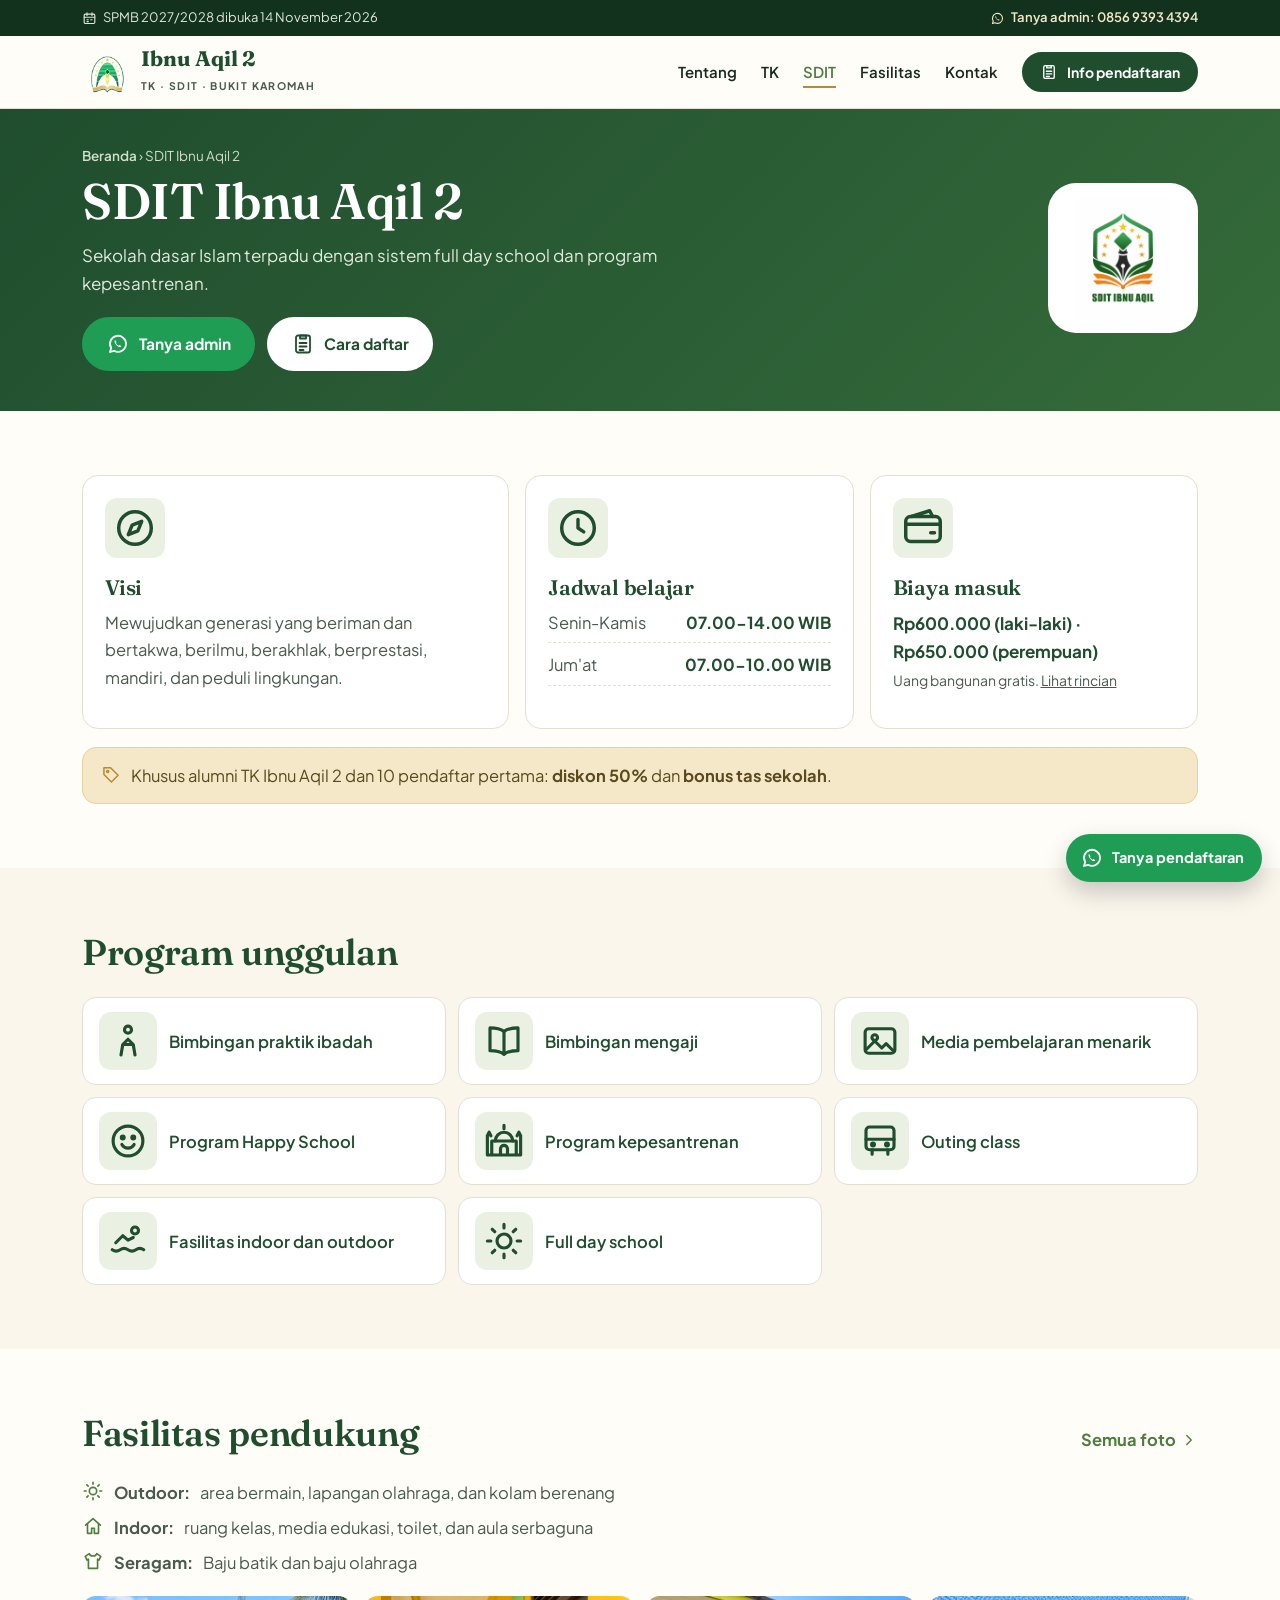
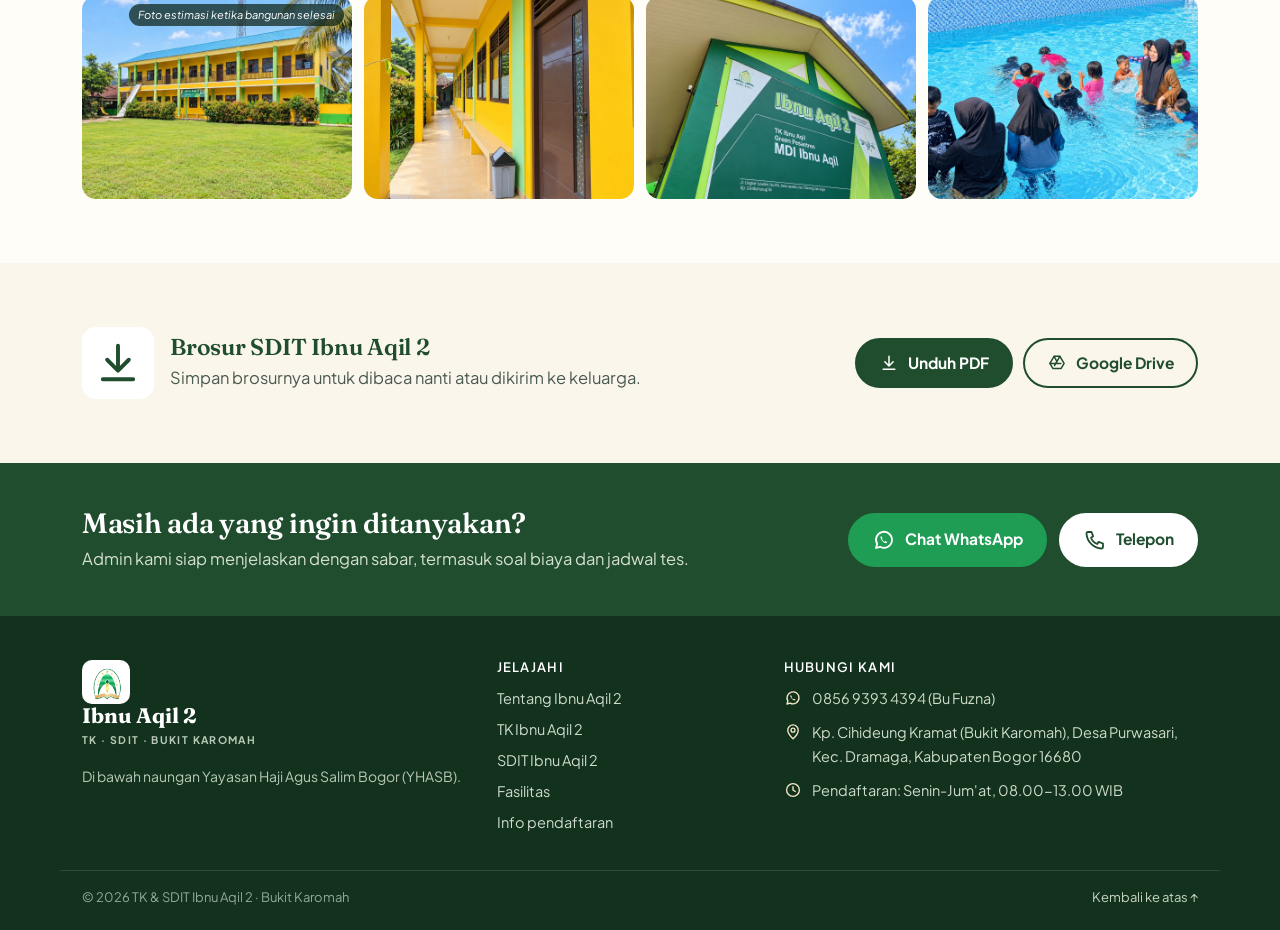
==== sdit.html @ 4873b131 "Susun ulang jadi multi-halaman, ikon, lightbox, brosur PDF dan Drive Co-Authored-By: Claude Opus 5.5" ====
<!DOCTYPE html>
<html lang="id">
<head>
<meta charset="utf-8">
<meta name="viewport" content="width=device-width, initial-scale=1">
<title>SDIT Ibnu Aqil 2 · Bukit Karomah, Dramaga, Bogor</title>
<meta name="description" content="SDIT Ibnu Aqil 2: Sekolah dasar Islam terpadu dengan sistem full day school dan program kepesantrenan.">
<meta name="theme-color" content="#1f4d2e">
<link rel="canonical" href="https://tk-sd.ibnuaqileducationcenter.id/sdit.html">
<meta property="og:type" content="website">
<meta property="og:url" content="https://tk-sd.ibnuaqileducationcenter.id/sdit.html">
<meta property="og:title" content="SDIT Ibnu Aqil 2 · Bukit Karomah, Dramaga, Bogor">
<meta property="og:description" content="SDIT Ibnu Aqil 2: Sekolah dasar Islam terpadu dengan sistem full day school dan program kepesantrenan.">
<meta property="og:image" content="https://tk-sd.ibnuaqileducationcenter.id/assets/foto/04-halaman-sekolah.jpg">
<link rel="icon" type="image/png" href="assets/img/favicon.png">
<link rel="preconnect" href="https://fonts.googleapis.com">
<link rel="preconnect" href="https://fonts.gstatic.com" crossorigin>
<link href="https://fonts.googleapis.com/css2?family=Fraunces:ital,opsz,wght@0,9..144,500;0,9..144,600;1,9..144,500&family=Plus+Jakarta+Sans:wght@400;500;600;700&family=Amiri:wght@400;700&display=swap" rel="stylesheet">
<link rel="stylesheet" href="assets/css/style.css">
<script src="assets/js/main.js" defer></script>
</head>
<body>
<a class="skip-link" href="#utama">Lewati ke konten</a>
<div class="topline"><div class="container"><span><svg class="ic" viewBox="0 0 24 24" width="15" height="15" fill="none" stroke="currentColor" stroke-width="1.8" stroke-linecap="round" stroke-linejoin="round" aria-hidden="true"><rect x="3.5" y="5" width="17" height="15" rx="2"/><path d="M3.5 10h17M8 3v4M16 3v4M8 14h2M14 14h2M8 17h2"/></svg> SPMB 2027/2028 dibuka 14 November 2026</span><a href="https://wa.me/6285693934394?text=Assalamu%27alaikum%2C%20saya%20ingin%20bertanya%20tentang%20pendaftaran%20di%20TK/SDIT%20Ibnu%20Aqil%202." target="_blank" rel="noopener"><svg class="ic" viewBox="0 0 24 24" width="15" height="15" fill="none" stroke="currentColor" stroke-width="1.8" stroke-linecap="round" stroke-linejoin="round" aria-hidden="true"><path d="M20 11.8a8 8 0 0 1-11.9 7L4 20l1.2-4A8 8 0 1 1 20 11.8Z"/><path d="M8.6 8.4c-.6 1.8 1.8 5.6 4.7 6.7 1.1.4 2-.8 2-1.1l-2-1-.7.7c-1.2-.7-2.2-1.6-2.7-2.7l.6-.7-1-2Z" fill="currentColor" stroke="none"/></svg> Tanya admin: 0856 9393 4394</a></div></div>
<header class="site-header">
  <div class="container header-inner">
    <a class="brand" href="index.html" aria-label="Ibnu Aqil 2, beranda">
      <img src="assets/img/logo-yhasb.png" alt="Logo Yayasan Haji Agus Salim Bogor" width="48" height="43">
      <span class="brand-text"><strong>Ibnu Aqil 2</strong><small>TK · SDIT · Bukit Karomah</small></span>
    </a>
    <button class="menu-toggle" aria-expanded="false" aria-controls="nav-utama" aria-label="Buka menu"><span></span><span></span><span></span></button>
    <nav class="primary-nav" id="nav-utama" aria-label="Navigasi utama">
      <a href="tentang.html">Tentang</a><a href="tk.html">TK</a><a href="sdit.html" aria-current="page">SDIT</a><a href="fasilitas.html">Fasilitas</a><a href="kontak.html">Kontak</a>
      <a class="btn btn-small" href="pendaftaran.html"><svg class="ic" viewBox="0 0 24 24" width="18" height="18" fill="none" stroke="currentColor" stroke-width="1.8" stroke-linecap="round" stroke-linejoin="round" aria-hidden="true"><rect x="5" y="3.5" width="14" height="17" rx="2"/><path d="M9 3.5h6v3H9zM8.5 11h7M8.5 14.5h7M8.5 18h4"/></svg> Info pendaftaran</a>
    </nav>
  </div>
</header>
<main id="utama">

<section class="unit-head unit-head-sd"><div class="container unit-head-inner">
  <div><nav class="crumb" aria-label="Lokasi halaman"><a href="index.html">Beranda</a> <span aria-hidden="true">›</span> <span>SDIT Ibnu Aqil 2</span></nav>
  <h1>SDIT Ibnu Aqil 2</h1><p>Sekolah dasar Islam terpadu dengan sistem full day school dan program kepesantrenan.</p>
  <div class="hero-actions"><a class="btn btn-wa" href="https://wa.me/6285693934394?text=Assalamualaikum%2C%20saya%20ingin%20bertanya%20tentang%20pendaftaran%20di%20SDIT%20Ibnu%20Aqil%202." target="_blank" rel="noopener"><svg class="ic" viewBox="0 0 24 24" width="24" height="24" fill="none" stroke="currentColor" stroke-width="1.8" stroke-linecap="round" stroke-linejoin="round" aria-hidden="true"><path d="M20 11.8a8 8 0 0 1-11.9 7L4 20l1.2-4A8 8 0 1 1 20 11.8Z"/><path d="M8.6 8.4c-.6 1.8 1.8 5.6 4.7 6.7 1.1.4 2-.8 2-1.1l-2-1-.7.7c-1.2-.7-2.2-1.6-2.7-2.7l.6-.7-1-2Z" fill="currentColor" stroke="none"/></svg> Tanya admin</a>
  <a class="btn btn-light" href="pendaftaran.html"><svg class="ic" viewBox="0 0 24 24" width="24" height="24" fill="none" stroke="currentColor" stroke-width="1.8" stroke-linecap="round" stroke-linejoin="round" aria-hidden="true"><rect x="5" y="3.5" width="14" height="17" rx="2"/><path d="M9 3.5h6v3H9zM8.5 11h7M8.5 14.5h7M8.5 18h4"/></svg> Cara daftar</a></div></div>
  <img class="unit-logo" src="assets/img/logo-sdit-ibnu-aqil.jpg" alt="Logo SDIT Ibnu Aqil 2" width="110" height="142">
</div></section>

<section class="section">
  <div class="container unit-grid">
    <div class="card visi"><svg class="ic" viewBox="0 0 24 24" width="30" height="30" fill="none" stroke="currentColor" stroke-width="1.8" stroke-linecap="round" stroke-linejoin="round" aria-hidden="true"><circle cx="12" cy="12" r="8.5"/><path d="m15.5 8.5-2 5-5 2 2-5Z"/></svg><h2>Visi</h2><p>Mewujudkan generasi yang beriman dan bertakwa, berilmu, berakhlak, berprestasi, mandiri, dan peduli lingkungan.</p></div>
    <div class="card"><svg class="ic" viewBox="0 0 24 24" width="30" height="30" fill="none" stroke="currentColor" stroke-width="1.8" stroke-linecap="round" stroke-linejoin="round" aria-hidden="true"><circle cx="12" cy="12" r="8.5"/><path d="M12 7.5V12l3 2"/></svg><h2>Jadwal belajar</h2><dl class="schedule"><div><dt>Senin-Kamis</dt><dd>07.00-14.00 WIB</dd></div><div><dt>Jum'at</dt><dd>07.00-10.00 WIB</dd></div></dl></div>
    <div class="card"><svg class="ic" viewBox="0 0 24 24" width="30" height="30" fill="none" stroke="currentColor" stroke-width="1.8" stroke-linecap="round" stroke-linejoin="round" aria-hidden="true"><rect x="3" y="6" width="18" height="13" rx="2.5"/><path d="M3 10h18M16 14.5h2"/><path d="M6 6 15.5 3 17 6"/></svg><h2>Biaya masuk</h2><p class="big">Rp600.000 (laki-laki) · Rp650.000 (perempuan)</p><p class="small">Uang bangunan gratis. <a href="pendaftaran.html#biaya">Lihat rincian</a></p></div>
  </div>
  <div class="container"><p class="promo"><svg class="ic" viewBox="0 0 24 24" width="20" height="20" fill="none" stroke="currentColor" stroke-width="1.8" stroke-linecap="round" stroke-linejoin="round" aria-hidden="true"><path d="M3.5 12.5V4.5h8l9 9-8 8Z"/><circle cx="8" cy="9" r="1.3"/></svg> <span>Khusus alumni TK Ibnu Aqil 2 dan 10 pendaftar pertama: <b>diskon 50%</b> dan <b>bonus tas sekolah</b>.</span></p></div>
</section>

<section class="section section-soft">
  <div class="container">
    <h2 class="title">Program unggulan</h2>
    <ul class="programs"><li><svg class="ic" viewBox="0 0 24 24" width="26" height="26" fill="none" stroke="currentColor" stroke-width="1.8" stroke-linecap="round" stroke-linejoin="round" aria-hidden="true"><circle cx="12" cy="5.5" r="2"/><path d="M8 20l1-6 3-3 3 3 1 6M9 14h6"/></svg><span>Bimbingan praktik ibadah</span></li><li><svg class="ic" viewBox="0 0 24 24" width="26" height="26" fill="none" stroke="currentColor" stroke-width="1.8" stroke-linecap="round" stroke-linejoin="round" aria-hidden="true"><path d="M12 6.5C10 5 7.5 4.5 4 4.5v13c3.5 0 6 .5 8 2 2-1.5 4.5-2 8-2v-13c-3.5 0-6 .5-8 2Z"/><path d="M12 6.5v13"/></svg><span>Bimbingan mengaji</span></li><li><svg class="ic" viewBox="0 0 24 24" width="26" height="26" fill="none" stroke="currentColor" stroke-width="1.8" stroke-linecap="round" stroke-linejoin="round" aria-hidden="true"><rect x="3.5" y="5" width="17" height="14" rx="2"/><circle cx="9" cy="10" r="1.6"/><path d="m4 17 5-5 4 4 2.5-2.5L20 18"/></svg><span>Media pembelajaran menarik</span></li><li><svg class="ic" viewBox="0 0 24 24" width="26" height="26" fill="none" stroke="currentColor" stroke-width="1.8" stroke-linecap="round" stroke-linejoin="round" aria-hidden="true"><circle cx="12" cy="12" r="8.5"/><path d="M8.5 14a4 4 0 0 0 7 0"/><circle cx="9" cy="10" r=".8" fill="currentColor"/><circle cx="15" cy="10" r=".8" fill="currentColor"/></svg><span>Program Happy School</span></li><li><svg class="ic" viewBox="0 0 24 24" width="26" height="26" fill="none" stroke="currentColor" stroke-width="1.8" stroke-linecap="round" stroke-linejoin="round" aria-hidden="true"><path d="M12 3v2M7 12a5 5 0 0 1 10 0"/><path d="M5 12h14v8H5zM10 20v-3.5a2 2 0 0 1 4 0V20M2.5 20V9M21.5 20V9M2.5 9l1-2 1 2M19.5 9l1-2 1 2M2.5 20h19"/></svg><span>Program kepesantrenan</span></li><li><svg class="ic" viewBox="0 0 24 24" width="26" height="26" fill="none" stroke="currentColor" stroke-width="1.8" stroke-linecap="round" stroke-linejoin="round" aria-hidden="true"><rect x="4" y="4" width="16" height="13" rx="2"/><path d="M4 11h16M7.5 17v2.5M16.5 17v2.5"/><circle cx="8" cy="14" r=".8" fill="currentColor"/><circle cx="16" cy="14" r=".8" fill="currentColor"/></svg><span>Outing class</span></li><li><svg class="ic" viewBox="0 0 24 24" width="26" height="26" fill="none" stroke="currentColor" stroke-width="1.8" stroke-linecap="round" stroke-linejoin="round" aria-hidden="true"><circle cx="16" cy="6" r="2"/><path d="m5 13 4-4 3 2.5 3-1.5M3 17c1.5 1 3 1 4.5 0s3-1 4.5 0 3 1 4.5 0 3-1 4.5 0"/></svg><span>Fasilitas indoor dan outdoor</span></li><li><svg class="ic" viewBox="0 0 24 24" width="26" height="26" fill="none" stroke="currentColor" stroke-width="1.8" stroke-linecap="round" stroke-linejoin="round" aria-hidden="true"><circle cx="12" cy="12" r="4"/><path d="M12 2.5v2M12 19.5v2M2.5 12h2M19.5 12h2M5.3 5.3l1.4 1.4M17.3 17.3l1.4 1.4M5.3 18.7l1.4-1.4M17.3 6.7l1.4-1.4"/></svg><span>Full day school</span></li></ul>
  </div>
</section>

<section class="section">
  <div class="container">
    <div class="head"><h2 class="title">Fasilitas pendukung</h2><a class="more" href="fasilitas.html">Semua foto <svg class="ic" viewBox="0 0 24 24" width="18" height="18" fill="none" stroke="currentColor" stroke-width="1.8" stroke-linecap="round" stroke-linejoin="round" aria-hidden="true"><path d="m9 6 6 6-6 6"/></svg></a></div>
    <div class="facts">
      <p><svg class="ic" viewBox="0 0 24 24" width="22" height="22" fill="none" stroke="currentColor" stroke-width="1.8" stroke-linecap="round" stroke-linejoin="round" aria-hidden="true"><circle cx="12" cy="12" r="4"/><path d="M12 2.5v2M12 19.5v2M2.5 12h2M19.5 12h2M5.3 5.3l1.4 1.4M17.3 17.3l1.4 1.4M5.3 18.7l1.4-1.4M17.3 6.7l1.4-1.4"/></svg> <b>Outdoor:</b> area bermain, lapangan olahraga, dan kolam berenang</p>
      <p><svg class="ic" viewBox="0 0 24 24" width="22" height="22" fill="none" stroke="currentColor" stroke-width="1.8" stroke-linecap="round" stroke-linejoin="round" aria-hidden="true"><path d="m4 11 8-7 8 7"/><path d="M6 9.5V20h4.5v-5.5h3V20H18V9.5"/></svg> <b>Indoor:</b> ruang kelas, media edukasi, toilet, dan aula serbaguna</p>
      <p><svg class="ic" viewBox="0 0 24 24" width="22" height="22" fill="none" stroke="currentColor" stroke-width="1.8" stroke-linecap="round" stroke-linejoin="round" aria-hidden="true"><path d="m8 4-4.5 3 2 4L7 10v10h10V10l1.5 1 2-4L16 4c-.5 1.5-2 2.5-4 2.5S8.5 5.5 8 4Z"/></svg> <b>Seragam:</b> Baju batik dan baju olahraga</p>
    </div>
    <div class="strip strip-4"><figure class="zoom "><img src="assets/foto/05-gedung-tk-dan-sdit.jpg" alt="Gedung TK dan SDIT" width="1600" height="900" loading="lazy" data-zoom data-est="1"><span class="photo-note">Foto estimasi ketika bangunan selesai</span></figure><figure class="zoom "><img src="assets/foto/06-koridor-sekolah.jpg" alt="Koridor sekolah" width="1600" height="900" loading="lazy" data-zoom></figure><figure class="zoom "><img src="assets/foto/09-aula-serbaguna.jpg" alt="Aula serbaguna" width="1600" height="900" loading="lazy" data-zoom></figure><figure class="zoom "><img src="assets/foto/12-kolam-berenang.jpg" alt="Kolam berenang" width="1600" height="900" loading="lazy" data-zoom></figure></div>
  </div>
</section>

<section class="section section-soft">
  <div class="container dl-row">
    <div><svg class="ic" viewBox="0 0 24 24" width="30" height="30" fill="none" stroke="currentColor" stroke-width="1.8" stroke-linecap="round" stroke-linejoin="round" aria-hidden="true"><path d="M12 4v11M7 10.5l5 5 5-5M5 19.5h14"/></svg><div><h2>Brosur SDIT Ibnu Aqil 2</h2><p>Simpan brosurnya untuk dibaca nanti atau dikirim ke keluarga.</p></div></div>
    <div class="dl-actions"><a class="btn" href="assets/brosur/brosur-sdit-ibnu-aqil-2.pdf" download><svg class="ic" viewBox="0 0 24 24" width="20" height="20" fill="none" stroke="currentColor" stroke-width="1.8" stroke-linecap="round" stroke-linejoin="round" aria-hidden="true"><path d="M12 4v11M7 10.5l5 5 5-5M5 19.5h14"/></svg> Unduh PDF</a>
    <a class="btn btn-outline" href="https://drive.google.com/drive/folders/1cqnQtO6H3PEX_ySuPmG6P8R3kqZDfRZ8?usp=drive_link" target="_blank" rel="noopener"><svg class="ic" viewBox="0 0 24 24" width="20" height="20" fill="none" stroke="currentColor" stroke-width="1.8" stroke-linecap="round" stroke-linejoin="round" aria-hidden="true"><path d="M8.5 4h7l5 8.5-3.5 6H7l-3.5-6Z"/><path d="M8.5 4 12 10.5M15.5 4 9 15M3.5 12.5h13"/></svg> Google Drive</a></div>
  </div>
</section>
<section class="cta-band"><div class="container cta-inner">
<div><h2>Masih ada yang ingin ditanyakan?</h2><p>Admin kami siap menjelaskan dengan sabar, termasuk soal biaya dan jadwal tes.</p></div>
<div class="cta-actions"><a class="btn btn-wa" href="https://wa.me/6285693934394?text=Assalamu%27alaikum%2C%20saya%20ingin%20bertanya%20tentang%20pendaftaran%20di%20TK/SDIT%20Ibnu%20Aqil%202." target="_blank" rel="noopener"><svg class="ic" viewBox="0 0 24 24" width="24" height="24" fill="none" stroke="currentColor" stroke-width="1.8" stroke-linecap="round" stroke-linejoin="round" aria-hidden="true"><path d="M20 11.8a8 8 0 0 1-11.9 7L4 20l1.2-4A8 8 0 1 1 20 11.8Z"/><path d="M8.6 8.4c-.6 1.8 1.8 5.6 4.7 6.7 1.1.4 2-.8 2-1.1l-2-1-.7.7c-1.2-.7-2.2-1.6-2.7-2.7l.6-.7-1-2Z" fill="currentColor" stroke="none"/></svg> Chat WhatsApp</a>
<a class="btn btn-light" href="tel:+6285693934394"><svg class="ic" viewBox="0 0 24 24" width="24" height="24" fill="none" stroke="currentColor" stroke-width="1.8" stroke-linecap="round" stroke-linejoin="round" aria-hidden="true"><path d="M5 4h3.5l1.7 4.3-2.2 1.4a11 11 0 0 0 6.3 6.3l1.4-2.2L20 15.5V19a1.5 1.5 0 0 1-1.6 1.5A16 16 0 0 1 3.5 5.6 1.5 1.5 0 0 1 5 4Z"/></svg> Telepon</a></div></div></section>

</main>
<footer class="site-footer">
  <div class="container footer-main">
    <div class="footer-brand">
      <a class="brand brand-light" href="index.html"><img src="assets/img/logo-yhasb.png" alt="Logo Yayasan Haji Agus Salim Bogor" width="48" height="43"><span class="brand-text"><strong>Ibnu Aqil 2</strong><small>TK · SDIT · Bukit Karomah</small></span></a>
      <p>Di bawah naungan Yayasan Haji Agus Salim Bogor (YHASB).</p>
    </div>
    <div><h2>Jelajahi</h2><a href="tentang.html">Tentang Ibnu Aqil 2</a><a href="tk.html">TK Ibnu Aqil 2</a><a href="sdit.html">SDIT Ibnu Aqil 2</a><a href="fasilitas.html">Fasilitas</a><a href="pendaftaran.html">Info pendaftaran</a></div>
    <div><h2>Hubungi kami</h2>
      <ul class="foot-list">
        <li><svg class="ic" viewBox="0 0 24 24" width="18" height="18" fill="none" stroke="currentColor" stroke-width="1.8" stroke-linecap="round" stroke-linejoin="round" aria-hidden="true"><path d="M20 11.8a8 8 0 0 1-11.9 7L4 20l1.2-4A8 8 0 1 1 20 11.8Z"/><path d="M8.6 8.4c-.6 1.8 1.8 5.6 4.7 6.7 1.1.4 2-.8 2-1.1l-2-1-.7.7c-1.2-.7-2.2-1.6-2.7-2.7l.6-.7-1-2Z" fill="currentColor" stroke="none"/></svg><a href="https://wa.me/6285693934394?text=Assalamu%27alaikum%2C%20saya%20ingin%20bertanya%20tentang%20pendaftaran%20di%20TK/SDIT%20Ibnu%20Aqil%202." target="_blank" rel="noopener">0856 9393 4394 (Bu Fuzna)</a></li>
        <li><svg class="ic" viewBox="0 0 24 24" width="18" height="18" fill="none" stroke="currentColor" stroke-width="1.8" stroke-linecap="round" stroke-linejoin="round" aria-hidden="true"><path d="M12 21s-7-6.2-7-11.5a7 7 0 0 1 14 0C19 14.8 12 21 12 21Z"/><circle cx="12" cy="9.5" r="2.6"/></svg><a href="https://share.google/VIJD6dRZKIfdeL0yL" target="_blank" rel="noopener">Kp. Cihideung Kramat (Bukit Karomah), Desa Purwasari, Kec. Dramaga, Kabupaten Bogor 16680</a></li>
        <li><svg class="ic" viewBox="0 0 24 24" width="18" height="18" fill="none" stroke="currentColor" stroke-width="1.8" stroke-linecap="round" stroke-linejoin="round" aria-hidden="true"><circle cx="12" cy="12" r="8.5"/><path d="M12 7.5V12l3 2"/></svg><span>Pendaftaran: Senin-Jum'at, 08.00-13.00 WIB</span></li>
      </ul>
    </div>
  </div>
  <div class="container footer-bottom"><span>© <span id="tahun">2026</span> TK &amp; SDIT Ibnu Aqil 2 · Bukit Karomah</span><a href="#utama">Kembali ke atas ↑</a></div>
</footer>
<nav class="bottom-nav" aria-label="Menu cepat"><a href="index.html"><svg class="ic" viewBox="0 0 24 24" width="24" height="24" fill="none" stroke="currentColor" stroke-width="1.8" stroke-linecap="round" stroke-linejoin="round" aria-hidden="true"><path d="m4 11 8-7 8 7"/><path d="M6 9.5V20h4.5v-5.5h3V20H18V9.5"/></svg><span>Beranda</span></a><a href="tentang.html"><svg class="ic" viewBox="0 0 24 24" width="24" height="24" fill="none" stroke="currentColor" stroke-width="1.8" stroke-linecap="round" stroke-linejoin="round" aria-hidden="true"><circle cx="12" cy="12" r="8.5"/><path d="M12 11v5.5"/><circle cx="12" cy="7.8" r=".9" fill="currentColor"/></svg><span>Tentang</span></a><a class="bn-wa" href="https://wa.me/6285693934394?text=Assalamu%27alaikum%2C%20saya%20ingin%20bertanya%20tentang%20pendaftaran%20di%20TK/SDIT%20Ibnu%20Aqil%202." target="_blank" rel="noopener"><svg class="ic" viewBox="0 0 24 24" width="24" height="24" fill="none" stroke="currentColor" stroke-width="1.8" stroke-linecap="round" stroke-linejoin="round" aria-hidden="true"><path d="M20 11.8a8 8 0 0 1-11.9 7L4 20l1.2-4A8 8 0 1 1 20 11.8Z"/><path d="M8.6 8.4c-.6 1.8 1.8 5.6 4.7 6.7 1.1.4 2-.8 2-1.1l-2-1-.7.7c-1.2-.7-2.2-1.6-2.7-2.7l.6-.7-1-2Z" fill="currentColor" stroke="none"/></svg><span>WhatsApp</span></a><a href="pendaftaran.html"><svg class="ic" viewBox="0 0 24 24" width="24" height="24" fill="none" stroke="currentColor" stroke-width="1.8" stroke-linecap="round" stroke-linejoin="round" aria-hidden="true"><rect x="5" y="3.5" width="14" height="17" rx="2"/><path d="M9 3.5h6v3H9zM8.5 11h7M8.5 14.5h7M8.5 18h4"/></svg><span>Daftar</span></a><a href="https://share.google/VIJD6dRZKIfdeL0yL" target="_blank" rel="noopener"><svg class="ic" viewBox="0 0 24 24" width="24" height="24" fill="none" stroke="currentColor" stroke-width="1.8" stroke-linecap="round" stroke-linejoin="round" aria-hidden="true"><path d="M12 21s-7-6.2-7-11.5a7 7 0 0 1 14 0C19 14.8 12 21 12 21Z"/><circle cx="12" cy="9.5" r="2.6"/></svg><span>Lokasi</span></a></nav>
<a class="wa-float" href="https://wa.me/6285693934394?text=Assalamu%27alaikum%2C%20saya%20ingin%20bertanya%20tentang%20pendaftaran%20di%20TK/SDIT%20Ibnu%20Aqil%202." target="_blank" rel="noopener" aria-label="Tanya pendaftaran lewat WhatsApp"><svg class="ic" viewBox="0 0 24 24" width="24" height="24" fill="none" stroke="currentColor" stroke-width="1.8" stroke-linecap="round" stroke-linejoin="round" aria-hidden="true"><path d="M20 11.8a8 8 0 0 1-11.9 7L4 20l1.2-4A8 8 0 1 1 20 11.8Z"/><path d="M8.6 8.4c-.6 1.8 1.8 5.6 4.7 6.7 1.1.4 2-.8 2-1.1l-2-1-.7.7c-1.2-.7-2.2-1.6-2.7-2.7l.6-.7-1-2Z" fill="currentColor" stroke="none"/></svg><span>Tanya pendaftaran</span></a>
</body>
</html>
---- assets/css/style.css ----
:root{
  --green:#1f4d2e;--green-deep:#12321d;--leaf:#4f7d3e;--leaf-soft:#eaf1e3;
  --gold:#b98a2f;--gold-soft:#f4e8c8;--cream:#faf6ec;--paper:#fffdf8;
  --ink:#1b2a20;--body:#4a5a4f;--line:#e2e0d2;--wa:#1f9d55;
  --serif:'Fraunces',Georgia,serif;--sans:'Plus Jakarta Sans',system-ui,sans-serif;--arab:'Amiri',serif;
  --r:16px;--container:1160px;
}
*{box-sizing:border-box}
html{scroll-behavior:smooth;scroll-padding-top:90px}
body{margin:0;font-family:var(--sans);color:var(--ink);background:var(--paper);line-height:1.65;font-size:16.5px;-webkit-font-smoothing:antialiased}
img{max-width:100%;display:block;height:auto}
a{color:inherit}
h1,h2,h3{font-family:var(--serif);font-weight:600;line-height:1.15;margin:0;letter-spacing:-.01em}
p{margin:0 0 .9em;color:var(--body)}
.container{max-width:var(--container);margin:0 auto;padding:0 22px}
.skip-link{position:fixed;top:-80px;left:12px;background:var(--green);color:#fff;padding:10px 16px;border-radius:8px;z-index:200}
.skip-link:focus{top:10px}
:focus-visible{outline:3px solid var(--gold);outline-offset:3px}
.ic{flex:none}
.small{font-size:14px}.center{text-align:center}
.eyebrow{font-size:12px;font-weight:700;letter-spacing:.14em;text-transform:uppercase;color:var(--leaf);margin-bottom:6px}

/* Buttons */
.btn{display:inline-flex;align-items:center;justify-content:center;gap:9px;background:var(--green);color:#fff;text-decoration:none;font-weight:700;font-size:15.5px;padding:13px 22px;border-radius:999px;border:2px solid var(--green);transition:transform .15s,background .15s;cursor:pointer;line-height:1.2}
.btn:hover{transform:translateY(-2px);background:var(--green-deep)}
.btn-small{padding:9px 16px;font-size:14px}
.btn-wa{background:var(--wa);border-color:var(--wa)}
.btn-wa:hover{background:#178246}
.btn-light{background:#fff;color:var(--green);border-color:#fff}
.btn-light:hover{background:var(--leaf-soft)}
.btn-outline{background:transparent;color:var(--green)}
.btn-outline:hover{background:var(--leaf-soft)}

/* Topline + header */
.topline{background:var(--green-deep);color:#dfe8dc;font-size:13px}
.topline .container{display:flex;justify-content:space-between;align-items:center;gap:12px;min-height:36px}
.topline span,.topline a{display:inline-flex;align-items:center;gap:6px}
.topline a{text-decoration:none;color:var(--gold-soft);font-weight:600}
.site-header{position:sticky;top:0;z-index:50;background:rgba(255,253,248,.95);backdrop-filter:blur(10px);border-bottom:1px solid var(--line)}
.header-inner{display:flex;align-items:center;justify-content:space-between;height:72px;gap:16px}
.brand{display:flex;align-items:center;gap:11px;text-decoration:none}
.brand img{width:48px;height:auto}
.brand-text strong{display:block;font-family:var(--serif);font-size:21px;color:var(--green);line-height:1.1}
.brand-text small{font-size:10.5px;letter-spacing:.13em;text-transform:uppercase;color:var(--body);font-weight:700}
.primary-nav{display:flex;align-items:center;gap:24px}
.primary-nav a:not(.btn){text-decoration:none;font-weight:600;font-size:15px}
.primary-nav a:not(.btn):hover,.primary-nav a[aria-current]{color:var(--leaf)}
.primary-nav a[aria-current]{text-decoration:underline;text-decoration-color:var(--gold);text-decoration-thickness:2px;text-underline-offset:8px}
.menu-toggle{display:none;background:none;border:1px solid var(--line);border-radius:10px;width:44px;height:42px;padding:11px;cursor:pointer}
.menu-toggle span{display:block;height:2px;background:var(--green);margin:4px 0;transition:.2s}
.menu-toggle[aria-expanded=true] span:nth-child(1){transform:translateY(6px) rotate(45deg)}
.menu-toggle[aria-expanded=true] span:nth-child(2){opacity:0}
.menu-toggle[aria-expanded=true] span:nth-child(3){transform:translateY(-6px) rotate(-45deg)}

/* Photo note */
.photo-note{position:absolute;top:8px;right:8px;z-index:3;background:rgba(10,30,16,.7);color:#fff;font-size:11px;font-style:italic;padding:3px 9px;border-radius:999px;pointer-events:none;line-height:1.4}

/* Hero */
.hero{position:relative;color:#fff;overflow:hidden;background:var(--green-deep)}
.hero-bg{position:absolute;inset:0;width:100%;height:100%;object-fit:cover}
.hero::after{content:"";position:absolute;inset:0;background:linear-gradient(100deg,rgba(14,40,22,.9) 0%,rgba(14,40,22,.72) 50%,rgba(14,40,22,.35) 100%)}
.hero-note{top:12px;right:16px}
.hero-inner{position:relative;z-index:2;display:grid;grid-template-columns:1.25fr .75fr;gap:40px;align-items:center;padding-top:56px;padding-bottom:56px}
.pill{display:inline-flex;align-items:center;gap:8px;background:rgba(255,255,255,.14);border:1px solid rgba(255,255,255,.25);color:#fff;font-size:14px;font-weight:600;padding:6px 14px;border-radius:999px;margin-bottom:18px}
.hero h1{font-size:clamp(34px,4.6vw,56px);color:#fff}
.hero h1 span{color:var(--gold-soft);font-style:italic;font-weight:500}
.hero-lead{color:#e6ece1;font-size:18px;max-width:560px;margin:18px 0 26px}
.hero-actions{display:flex;flex-wrap:wrap;gap:12px}
.hero-hint{display:flex;align-items:center;gap:8px;color:#d6e0d2;font-size:14px;margin:18px 0 0}
.hero-side{background:rgba(255,255,255,.1);border:1px solid rgba(255,255,255,.2);border-radius:20px;padding:16px;backdrop-filter:blur(6px)}
.hero-side-title{color:#fff;font-weight:700;font-size:14px;letter-spacing:.06em;text-transform:uppercase;text-align:center;margin-bottom:12px}

/* Founders: dua foto sama besar dan sejajar */
.founders{display:grid;grid-template-columns:minmax(0,1fr) minmax(0,1fr);gap:12px;align-items:stretch}
.founder{margin:0;border-radius:12px;overflow:hidden;background:#fff;display:flex;flex-direction:column;cursor:zoom-in}
.founders .founder>img{width:100%;height:auto;aspect-ratio:4/5;object-fit:cover;object-position:center top;background:#e9ece5}
.founder figcaption{padding:9px 10px 11px;flex:1;text-align:center}
.founder strong{display:block;font-family:var(--serif);font-size:14.5px;color:var(--green);line-height:1.25}
.founder span{display:block;font-size:12px;color:var(--body);margin-top:2px}
.founders-story{max-width:420px;width:100%;justify-self:end}

/* Sections */
.section{padding:64px 0}
.section-soft{background:var(--cream)}
.title{font-size:clamp(26px,3vw,36px);color:var(--green);margin-bottom:24px}
.head{display:flex;justify-content:space-between;align-items:baseline;gap:16px;flex-wrap:wrap}
.more{display:inline-flex;align-items:center;gap:4px;font-weight:700;color:var(--leaf);text-decoration:none}
.more:hover{text-decoration:underline}

/* Quick tiles */
.quick{padding:44px 0 20px}
.quick .title{text-align:center}
.quick-grid{display:grid;grid-template-columns:repeat(6,1fr);gap:14px}
.tile{display:flex;flex-direction:column;align-items:center;text-align:center;gap:8px;padding:22px 12px;background:#fff;border:1px solid var(--line);border-radius:var(--r);text-decoration:none;color:var(--green);transition:transform .15s,box-shadow .15s}
.tile:hover{transform:translateY(-3px);box-shadow:0 12px 26px rgba(31,77,46,.1)}
.tile .ic{width:44px;height:44px;padding:8px;border-radius:12px;background:var(--leaf-soft);box-sizing:content-box}
.tile .ikon{width:60px;height:60px}
.tile strong{font-size:16px}
.tile span{font-size:13px;color:var(--body)}
.tile-green{background:var(--green);border-color:var(--green);color:#fff}
.tile-green span{color:#d6e0d2}

/* Units */
.units{display:grid;grid-template-columns:1fr 1fr;gap:18px}
.unit{display:flex;align-items:center;gap:20px;padding:22px;border-radius:20px;text-decoration:none;border:1px solid var(--line);background:#fff;transition:transform .15s,box-shadow .15s}
.unit:hover{transform:translateY(-3px);box-shadow:0 14px 30px rgba(31,77,46,.1)}
.unit img{width:88px;height:88px;object-fit:contain;flex:none}
.unit strong{display:block;font-family:var(--serif);font-size:23px;color:var(--green)}
.unit span{display:block;color:var(--body);font-size:15px;margin:4px 0 8px}
.unit em{display:inline-flex;align-items:center;gap:6px;font-style:normal;font-size:13.5px;font-weight:700;color:var(--leaf);background:var(--leaf-soft);padding:4px 10px;border-radius:999px}
.unit-arrow{margin-left:auto;color:var(--leaf)}
.unit-tk{border-top:5px solid #e86fa0}.unit-sd{border-top:5px solid #e88a2a}

/* Reasons */
.reasons{list-style:none;margin:0;padding:0;display:grid;grid-template-columns:repeat(6,1fr);gap:14px}
.reasons-3{grid-template-columns:repeat(3,1fr)}
.reasons li{background:#fff;border:1px solid var(--line);border-radius:var(--r);padding:20px 16px;display:flex;flex-direction:column;gap:6px}
.reasons .ic{color:var(--green);width:46px;height:46px;padding:7px;border-radius:12px;background:var(--leaf-soft);box-sizing:content-box;margin-bottom:4px}
.reasons strong{font-size:16px;color:var(--green)}
.reasons span{font-size:14px;color:var(--body)}

/* Steps (ikon pendaftaran) */
.steps{list-style:none;margin:0;padding:0;display:grid;grid-template-columns:repeat(6,1fr);gap:14px;counter-reset:s}
.steps li{position:relative;background:#fff;border:1px solid var(--line);border-radius:var(--r);padding:22px 14px 18px;text-align:center;display:flex;flex-direction:column;align-items:center;gap:6px}
.steps .ikon{width:72px;height:72px;margin-bottom:4px}
.steps strong{font-size:15.5px;color:var(--green)}
.steps span:not(.step-num){font-size:13.5px;color:var(--body)}
.step-num{position:absolute;top:10px;left:12px;width:26px;height:26px;border-radius:50%;background:var(--gold);color:#fff;font-weight:700;font-size:13px;display:grid;place-items:center}

/* Teaser */
.teaser-inner{display:flex;gap:28px;align-items:center}
.teaser-inner .ikon{width:110px;height:110px;flex:none}
.teaser-inner .title{margin-bottom:10px}

/* Strip foto */
.strip{display:grid;grid-template-columns:repeat(3,1fr);gap:12px}
.strip-4{grid-template-columns:repeat(4,1fr)}
.strip .zoom{aspect-ratio:4/3}
.zoom{margin:0;position:relative;border-radius:14px;overflow:hidden;background:var(--leaf-soft);cursor:zoom-in}
.zoom>img{width:100%;height:100%;object-fit:cover;transition:transform .4s}
.zoom:hover>img{transform:scale(1.04)}
.founder>img,.brosur-img>img{transition:none}.founder:hover>img,.brosur-img:hover>img{transform:none}

/* CTA */
.cta-band{background:var(--green);color:#fff;padding:44px 0}
.cta-inner{display:flex;justify-content:space-between;align-items:center;gap:24px;flex-wrap:wrap}
.cta-band h2{color:#fff;font-size:28px;margin-bottom:6px}
.cta-band p{color:#d6e0d2;margin:0}
.cta-actions{display:flex;gap:12px;flex-wrap:wrap}

/* Page head */
.page-head{background:var(--cream);border-bottom:1px solid var(--line)}
.page-head-inner{display:flex;justify-content:space-between;align-items:center;gap:24px;padding-top:34px;padding-bottom:34px}
.page-head h1{font-size:clamp(30px,4vw,46px);color:var(--green);margin:6px 0 8px}
.page-head p{margin:0;font-size:17px;max-width:640px}
.ph-ikon{width:110px;height:110px;flex:none}
.ph-ic{flex:none;width:86px;height:86px;border-radius:24px;background:var(--leaf-soft);color:var(--green);display:grid;place-items:center}
.crumb{font-size:13.5px;color:var(--body)}
.crumb a{color:var(--leaf);font-weight:600;text-decoration:none}

/* Tentang */
.story{display:grid;grid-template-columns:1.2fr .8fr;gap:48px;align-items:center}
.karomah{background:var(--green-deep);color:#fff;text-align:center;overflow:hidden}
.karomah .arabic{font-family:var(--arab);font-size:clamp(70px,10vw,120px);color:var(--gold);opacity:.3;line-height:1;margin-bottom:-18px}
.karomah h2{color:#fff;font-size:clamp(28px,3.4vw,40px);margin-bottom:28px}
.karomah h2 em{color:var(--gold-soft)}
.strike{text-decoration:line-through;text-decoration-color:var(--gold);text-decoration-thickness:3px;opacity:.6}
.karomah-cols{display:grid;grid-template-columns:repeat(3,1fr);gap:16px;text-align:left}
.karomah-cols>div{background:rgba(255,255,255,.07);border:1px solid rgba(255,255,255,.14);border-radius:var(--r);padding:20px}
.karomah-cols .ic{color:var(--gold-soft);margin-bottom:8px}
.karomah-cols p{color:#d8e2d5;margin:0}
.karomah-cols strong,.karomah-cols em{color:#fff}
.principal{display:grid;grid-template-columns:220px 1fr;gap:36px;align-items:center}
.principal-photo{aspect-ratio:1;border-radius:50%;background:#fff}
.principal-photo img{object-position:top}
.principal .title{margin-bottom:10px}
.legacy{padding:72px 0;text-align:center}
.legacy-inner{max-width:780px}
.arabic-small{font-family:var(--arab);font-size:28px;color:var(--gold);margin-bottom:12px}
.legacy h2{font-size:clamp(24px,3vw,34px);color:var(--green);margin-bottom:18px}
.legacy h2 em{color:var(--leaf);font-weight:500}

/* Unit pages */
.unit-head{color:#fff}
.unit-head-tk{background:linear-gradient(135deg,#1f4d2e,#2d6a3e)}
.unit-head-sd{background:linear-gradient(135deg,#1f4d2e,#356b3a)}
.unit-head-inner{display:flex;justify-content:space-between;align-items:center;gap:28px;padding-top:36px;padding-bottom:40px}
.unit-head .crumb,.unit-head .crumb a{color:#cfe0c9}
.unit-head h1{font-size:clamp(32px,4.4vw,50px);margin:6px 0 10px;color:#fff}
.unit-head p{color:#e2eadd;font-size:17px;max-width:600px;margin-bottom:20px}
.unit-logo{width:150px;height:150px;object-fit:contain;background:#fff;border-radius:28px;padding:14px;flex:none}
.unit-grid{display:grid;grid-template-columns:1.3fr 1fr 1fr;gap:16px}
.card{background:#fff;border:1px solid var(--line);border-radius:var(--r);padding:22px}
.card>.ic{color:var(--green);width:46px;height:46px;padding:7px;border-radius:12px;background:var(--leaf-soft);box-sizing:content-box;margin-bottom:10px}
.card h2,.card h3{font-size:21px;color:var(--green);margin-bottom:10px}
.card .big{font-weight:700;color:var(--green);font-size:17px;margin-bottom:4px}
.schedule{margin:0;display:grid;gap:8px}
.schedule div{display:flex;justify-content:space-between;gap:10px;border-bottom:1px dashed var(--line);padding-bottom:6px}
.schedule dt{color:var(--body)}.schedule dd{margin:0;font-weight:700;color:var(--green)}
.promo{display:flex;align-items:flex-start;gap:10px;background:var(--gold-soft);border:1px solid #e6d29e;border-radius:14px;padding:14px 18px;margin:18px 0 0;color:#5a4a1e}
.promo .ic{color:var(--gold);margin-top:2px}
.programs{list-style:none;margin:0;padding:0;display:grid;grid-template-columns:repeat(3,1fr);gap:12px}
.programs li{display:flex;align-items:center;gap:12px;background:#fff;border:1px solid var(--line);border-radius:14px;padding:14px 16px;font-weight:600;color:var(--green)}
.programs .ic{width:42px;height:42px;padding:8px;border-radius:12px;background:var(--leaf-soft);box-sizing:content-box}
.facts{display:grid;gap:8px;margin-bottom:20px}
.facts p{display:flex;align-items:flex-start;gap:10px;margin:0}
.facts .ic{color:var(--leaf);margin-top:1px}
.dl-row{display:flex;justify-content:space-between;align-items:center;gap:20px;flex-wrap:wrap}
.dl-row>div:first-child{display:flex;gap:16px;align-items:center}
.dl-row>div:first-child>.ic{color:var(--green);width:52px;height:52px;padding:10px;border-radius:14px;background:#fff;box-sizing:content-box}
.dl-row h2{font-size:23px;color:var(--green);margin-bottom:4px}
.dl-row p{margin:0}
.dl-actions{display:flex;gap:10px;flex-wrap:wrap}

/* Gallery */
.gallery{display:grid;grid-template-columns:repeat(4,1fr);gap:12px}
.g-item{aspect-ratio:4/3}
.g-item figcaption{position:absolute;left:0;right:0;bottom:0;padding:26px 12px 9px;color:#fff;font-size:13.5px;font-weight:600;background:linear-gradient(transparent,rgba(10,30,16,.75));pointer-events:none}
.video-section{background:var(--green);color:#fff}
.video-inner{display:grid;grid-template-columns:.7fr 1.3fr;gap:36px;align-items:center}
.video-section h2{color:#fff;font-size:30px;margin:10px 0 8px}
.video-section p{color:#d6e0d2}
.video-section .ic{color:var(--gold-soft)}
.video-section video{width:100%;border-radius:16px;background:#000}

/* Pendaftaran */
.key-facts{display:grid;grid-template-columns:repeat(4,1fr);gap:14px;margin-bottom:44px}
.key-facts div{background:var(--green);color:#fff;border-radius:var(--r);padding:18px;display:flex;flex-direction:column;gap:2px}
.key-facts .ic{color:var(--gold-soft);margin-bottom:6px}
.key-facts strong{font-size:18px}
.key-facts span{font-size:13.5px;color:#d6e0d2}
.two{display:grid;grid-template-columns:1fr 1fr;gap:16px}
.card .ikon{width:56px;height:56px;margin-bottom:8px}
.checks{list-style:none;margin:0;padding:0;display:grid;gap:8px}
.checks li{padding-left:28px;position:relative}
.checks li::before{content:"";position:absolute;left:0;top:3px;width:18px;height:18px;border-radius:50%;background:var(--leaf-soft) url("data:image/svg+xml,%3Csvg xmlns='http://www.w3.org/2000/svg' viewBox='0 0 24 24' fill='none' stroke='%231f4d2e' stroke-width='3' stroke-linecap='round' stroke-linejoin='round'%3E%3Cpath d='m6 12.5 4 4 8-9'/%3E%3C/svg%3E") center/12px no-repeat}
.note-box{display:flex;gap:16px;align-items:center;background:#fff;border:1px solid var(--line);border-radius:var(--r);padding:18px 20px;margin-top:16px}
.note-box .ikon{width:56px;height:56px;flex:none}
.note-box p{margin:0}
.fee h3{display:flex;align-items:center;gap:8px}
.fee table{width:100%;border-collapse:collapse;font-size:15px}
.fee td{padding:9px 0;border-bottom:1px solid var(--line);vertical-align:top}
.fee td:last-child{text-align:right;font-weight:600;padding-left:12px;white-space:nowrap}
.fee tr.total td{border-bottom:0;color:var(--green);font-weight:700}
.brosur-grid{display:grid;grid-template-columns:1fr 1fr;gap:18px;margin-bottom:16px}
.brosur{background:#fff;border:1px solid var(--line);border-radius:var(--r);overflow:hidden;display:grid;grid-template-columns:200px 1fr}
.brosur-img{border-radius:0;aspect-ratio:3/4;background:#f3f1e8}
.brosur-img>img{object-fit:contain}
.brosur-body{padding:20px;display:flex;flex-direction:column;align-items:flex-start;gap:10px;justify-content:center}
.brosur-body h3{font-size:20px;color:var(--green)}
.center a{color:var(--leaf);font-weight:600}

/* Kontak */
.contact-grid{display:grid;grid-template-columns:1fr 1.2fr;gap:24px;align-items:start}
.contact-cards{display:grid;gap:12px}
.contact-card{display:flex;gap:14px;align-items:center;background:#fff;border:1px solid var(--line);border-radius:var(--r);padding:16px 18px;text-decoration:none}
a.contact-card:hover{border-color:var(--leaf)}
.contact-card .ic{color:var(--green);width:46px;height:46px;padding:7px;border-radius:12px;background:var(--leaf-soft);box-sizing:content-box}
.contact-card .ikon{width:60px;height:60px}
.contact-card strong{display:block;color:var(--green)}
.contact-card span{font-size:14.5px;color:var(--body)}
.map{display:grid;gap:12px}
.map iframe{width:100%;height:380px;border:0;border-radius:var(--r);background:var(--leaf-soft)}

/* Footer */
.site-footer{background:var(--green-deep);color:#cfdbcc;padding-top:44px}
.footer-main{display:grid;grid-template-columns:1.2fr .8fr 1.3fr;gap:32px;padding-bottom:28px}
.brand-light .brand-text strong{color:#fff}.brand-light .brand-text small{color:#b9c8b8}
.brand-light img{background:#fff;border-radius:10px;padding:4px}
.footer-brand p{margin-top:14px;color:#b9c8b8;font-size:14px}
.site-footer h2{font-family:var(--sans);font-size:13px;letter-spacing:.1em;text-transform:uppercase;color:#fff;margin-bottom:12px}
.footer-main>div>a{display:block;color:#cfdbcc;text-decoration:none;font-size:14.5px;margin-bottom:7px}
.footer-main a:hover{color:#fff}
.foot-list{list-style:none;margin:0;padding:0;display:grid;gap:10px;font-size:14.5px}
.foot-list li{display:flex;gap:10px;align-items:flex-start}
.foot-list .ic{color:var(--gold-soft);margin-top:2px}
.foot-list a{color:#cfdbcc;text-decoration:none}
.footer-bottom{display:flex;justify-content:space-between;gap:10px;flex-wrap:wrap;border-top:1px solid rgba(255,255,255,.12);padding-top:16px;padding-bottom:22px;font-size:13px;color:#93a897}
.footer-bottom a{color:#c8d4c5;text-decoration:none}

/* WhatsApp float + bottom nav */
.wa-float{position:fixed;right:18px;bottom:18px;z-index:60;display:flex;align-items:center;gap:8px;background:var(--wa);color:#fff;text-decoration:none;font-weight:700;font-size:14.5px;padding:12px 18px 12px 14px;border-radius:999px;box-shadow:0 10px 24px rgba(0,0,0,.2)}
.bottom-nav{display:none}

/* Lightbox */
.lightbox{position:fixed;inset:0;z-index:300;background:rgba(8,20,12,.94);display:none;flex-direction:column;align-items:center;justify-content:center;padding:56px 12px 20px}
.lightbox.open{display:flex}
.lightbox img{max-width:min(1400px,100%);max-height:calc(100vh - 130px);object-fit:contain;border-radius:8px;user-select:none}
.lb-cap{color:#fff;margin-top:12px;text-align:center;font-size:15px;padding:0 50px}
.lb-cap small{display:block;color:#f4e8c8;font-style:italic;font-size:12.5px}
.lb-btn{position:absolute;background:rgba(255,255,255,.14);border:0;color:#fff;width:48px;height:48px;border-radius:50%;font-size:26px;line-height:1;cursor:pointer;display:grid;place-items:center}
.lb-btn:hover{background:rgba(255,255,255,.28)}
.lb-close{top:12px;right:12px}
.lb-prev{left:12px;top:50%;transform:translateY(-50%)}
.lb-next{right:12px;top:50%;transform:translateY(-50%)}
.lb-count{position:absolute;top:22px;left:20px;color:#cfdbcc;font-size:14px}
body.lb-lock{overflow:hidden}

/* Responsive */
@media(max-width:1060px){
  .quick-grid{grid-template-columns:repeat(3,1fr)}
  .reasons{grid-template-columns:repeat(3,1fr)}
  .steps{grid-template-columns:repeat(3,1fr)}
  .gallery{grid-template-columns:repeat(3,1fr)}
  .programs{grid-template-columns:repeat(2,1fr)}
  .hero-inner{grid-template-columns:1fr 340px}
}
@media(max-width:880px){
  .menu-toggle{display:block}
  .primary-nav{position:absolute;top:72px;left:0;right:0;background:var(--paper);flex-direction:column;align-items:stretch;gap:0;padding:6px 22px 20px;border-bottom:1px solid var(--line);box-shadow:0 18px 30px rgba(0,0,0,.06);display:none}
  .primary-nav.open{display:flex}
  .primary-nav a:not(.btn){padding:13px 0;border-bottom:1px solid var(--line)}
  .primary-nav a[aria-current]{text-decoration:none}
  .primary-nav .btn{margin-top:14px}
  .hero-inner{grid-template-columns:1fr;gap:26px;padding-top:44px}
  .hero-side{max-width:420px}
  .units,.two,.brosur-grid,.contact-grid,.story,.video-inner{grid-template-columns:1fr}
  .founders-story{justify-self:start}
  .unit-grid{grid-template-columns:1fr}
  .karomah-cols{grid-template-columns:1fr}
  .key-facts{grid-template-columns:repeat(2,1fr)}
  .footer-main{grid-template-columns:1fr 1fr}
  .footer-brand{grid-column:1/-1}
  .topline span{display:none}
  .topline .container{justify-content:center}
}
@media(max-width:600px){
  body{font-size:16px;padding-bottom:64px}
  .section{padding:46px 0}
  .quick-grid{grid-template-columns:repeat(2,1fr);gap:10px}
  .reasons,.reasons-3{grid-template-columns:repeat(2,1fr);gap:10px}
  .reasons li{padding:16px 12px}
  .steps{grid-template-columns:repeat(2,1fr);gap:10px}
  .steps .ikon{width:60px;height:60px}
  .gallery{grid-template-columns:repeat(2,1fr);gap:8px}
  .strip{grid-template-columns:repeat(2,1fr);gap:8px}
  .programs{grid-template-columns:1fr}
  .unit{padding:16px;gap:14px}
  .unit img{width:64px;height:64px}
  .unit strong{font-size:20px}
  .teaser-inner{flex-direction:column;align-items:flex-start;gap:12px}
  .teaser-inner .ikon{width:80px;height:80px}
  .page-head-inner{padding-top:24px;padding-bottom:24px}
  .ph-ikon{width:70px;height:70px}.ph-ic{width:64px;height:64px}
  .unit-head-inner{flex-direction:column-reverse;align-items:flex-start}
  .unit-logo{width:96px;height:96px;padding:8px;border-radius:20px}
  .principal{grid-template-columns:1fr;text-align:center;justify-items:center}
  .principal-photo{width:180px}
  .brosur{grid-template-columns:130px 1fr}
  .brosur-body{padding:14px}
  .footer-main{grid-template-columns:1fr}
  .wa-float{display:none}
  .hero-side{max-width:300px;padding:12px}
  .founder strong{font-size:13px}
  .founder span{font-size:11px}
  .photo-note{font-size:9.5px;padding:2px 7px;top:5px;right:5px}
  .hero-note{top:8px;right:8px}
  .bottom-nav{display:grid;grid-template-columns:repeat(5,1fr);position:fixed;left:0;right:0;bottom:0;z-index:70;background:#fff;border-top:1px solid var(--line);box-shadow:0 -6px 18px rgba(0,0,0,.06);padding:6px 4px calc(6px + env(safe-area-inset-bottom))}
  .bottom-nav a{display:flex;flex-direction:column;align-items:center;gap:2px;font-size:11px;font-weight:600;color:var(--body);text-decoration:none;padding:4px 0}
  .bottom-nav a[aria-current]{color:var(--green)}
  .bottom-nav .bn-wa{color:#fff}
  .bottom-nav .bn-wa .ic{background:var(--wa);border-radius:50%;width:42px;height:42px;padding:9px;margin-top:-18px;box-sizing:border-box;box-shadow:0 6px 14px rgba(31,157,85,.4)}
  .bottom-nav .bn-wa span{color:var(--wa)}
  .lb-prev,.lb-next{top:auto;bottom:16px;transform:none}
  .lightbox{padding-bottom:80px}
}
@media(prefers-reduced-motion:reduce){*{transition:none!important;scroll-behavior:auto!important}}
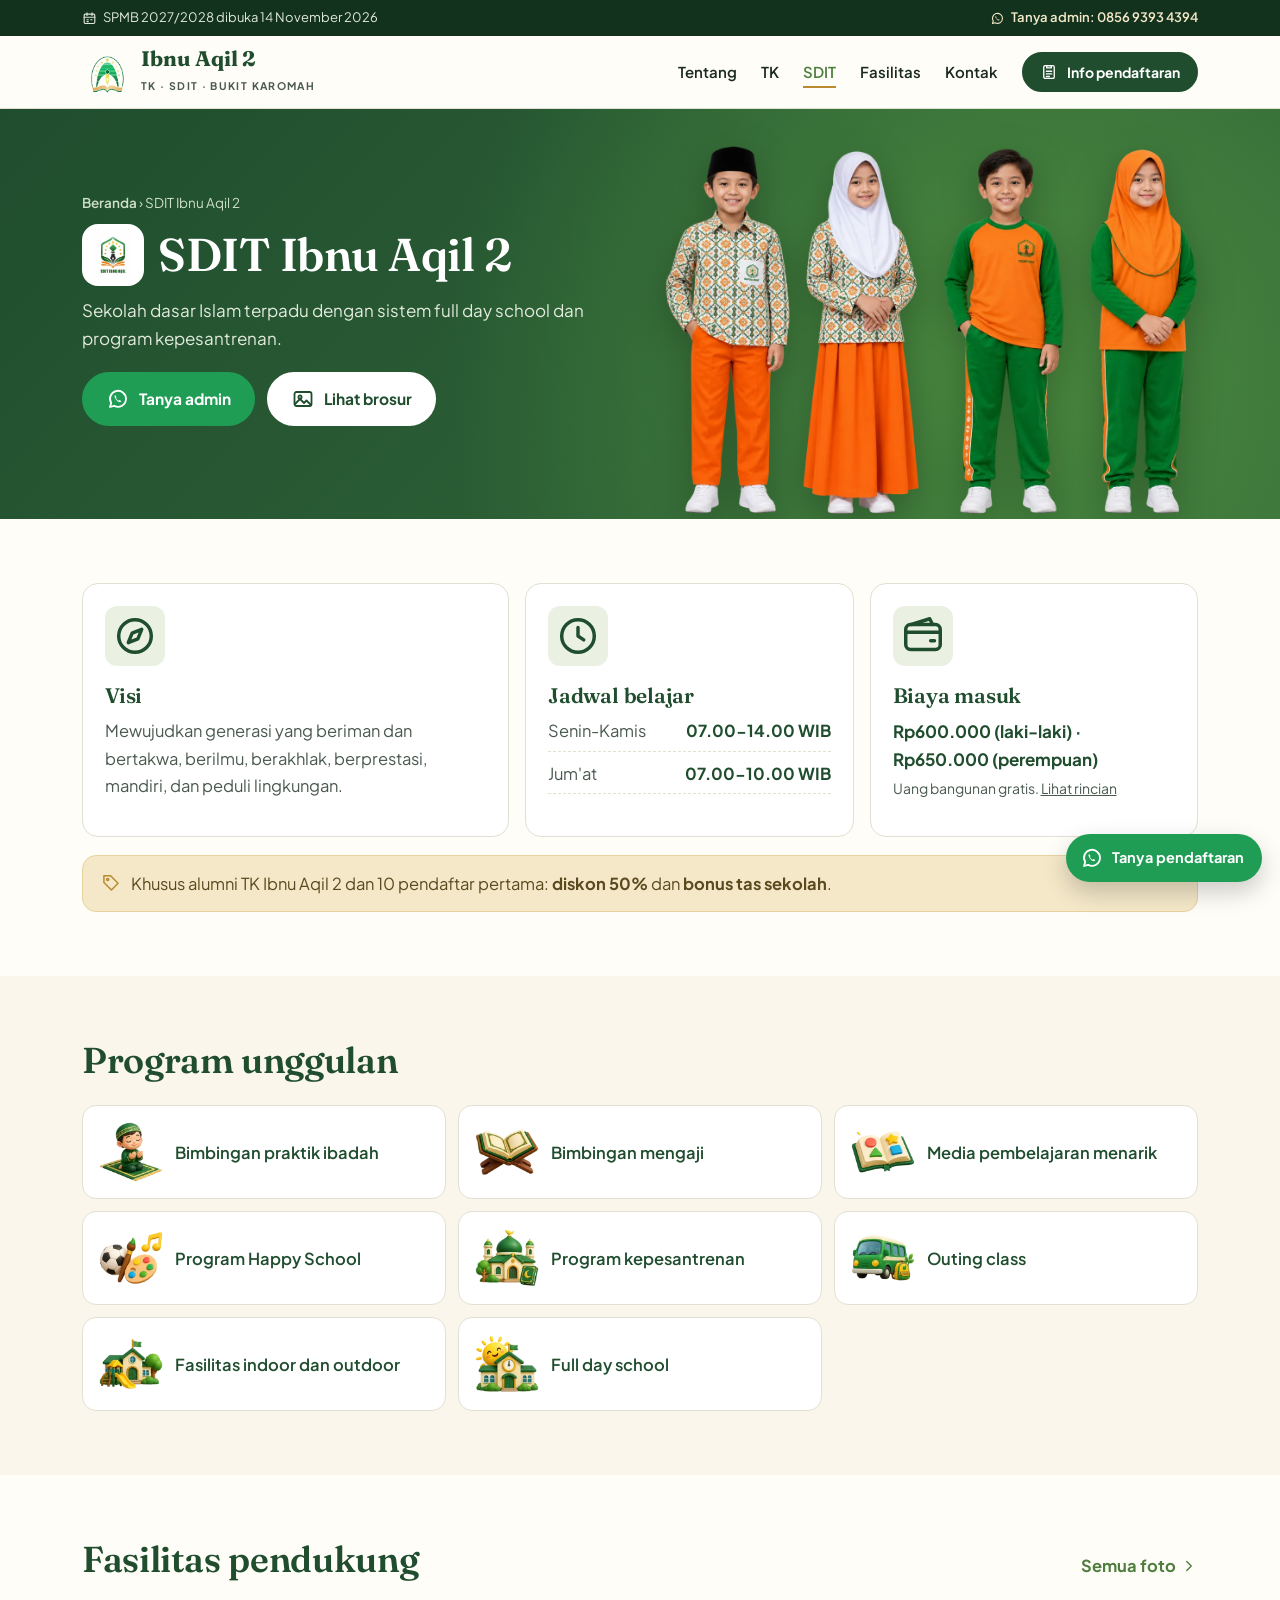
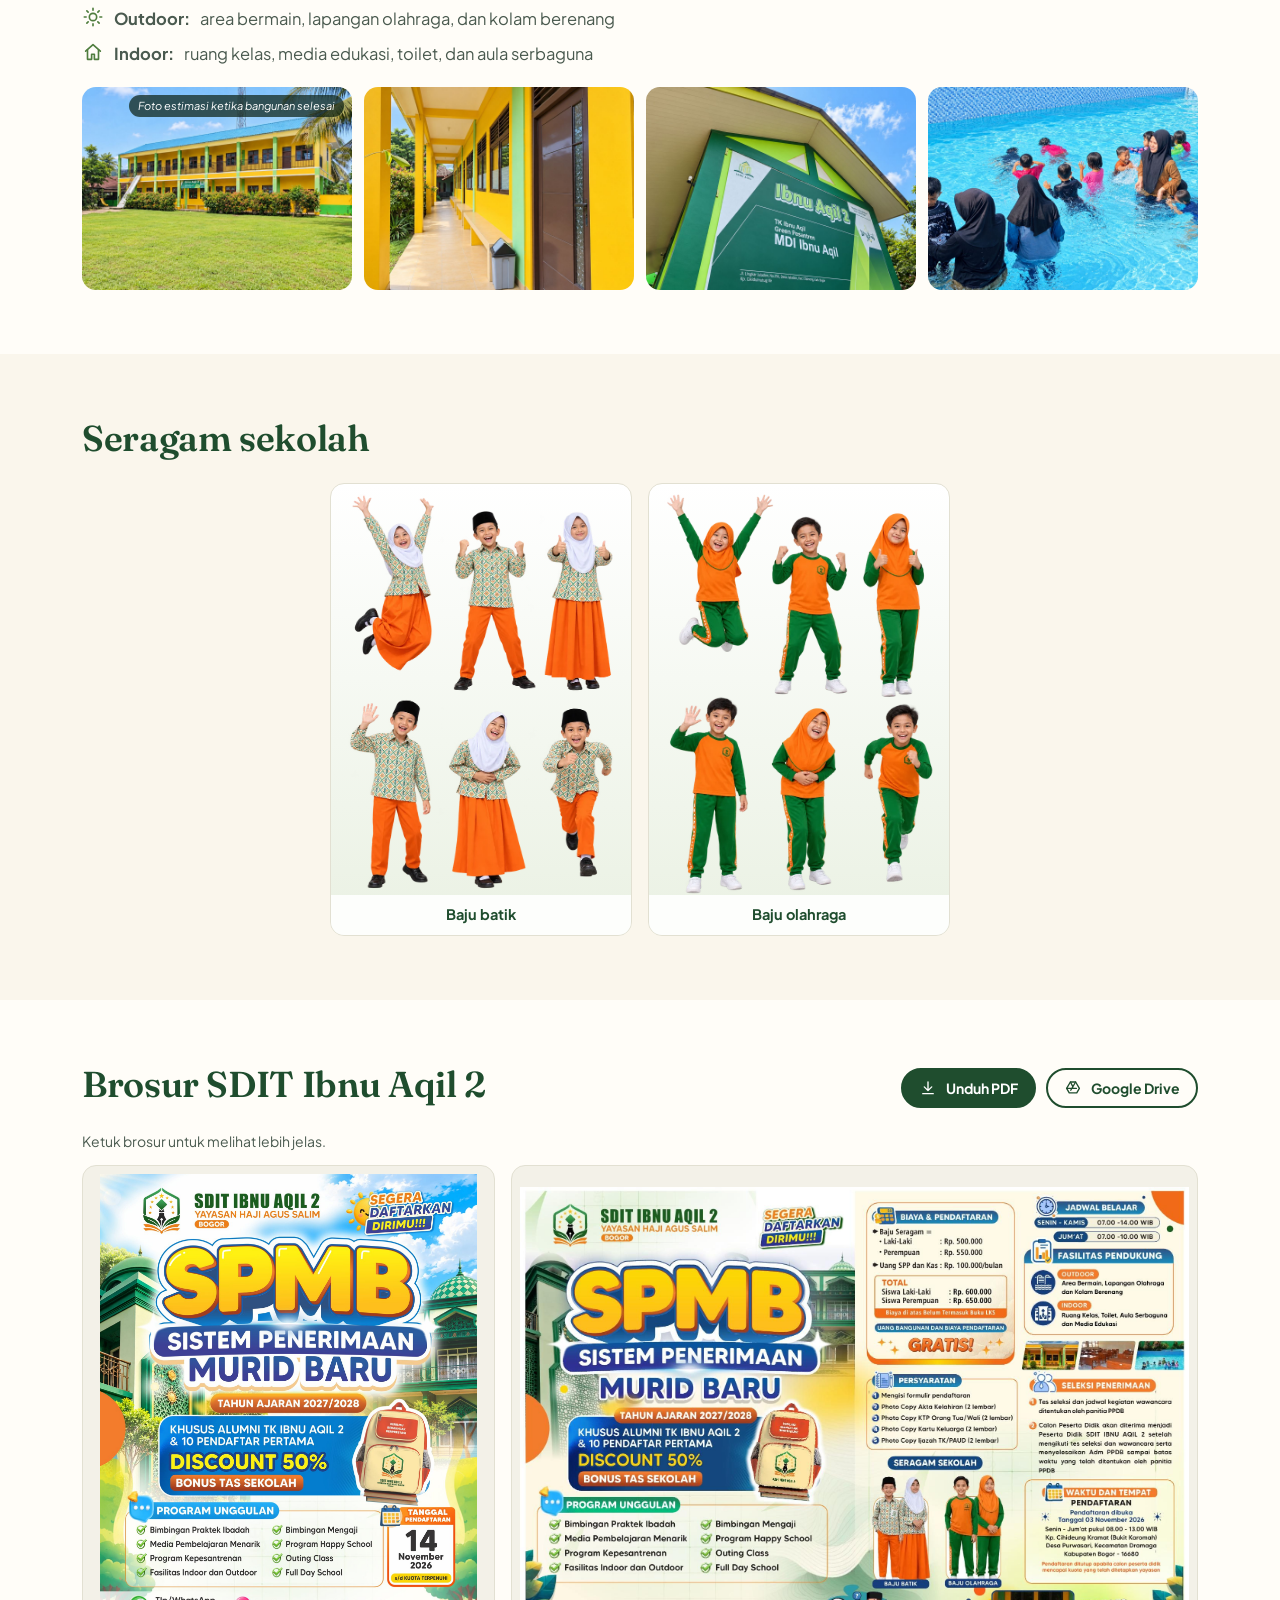
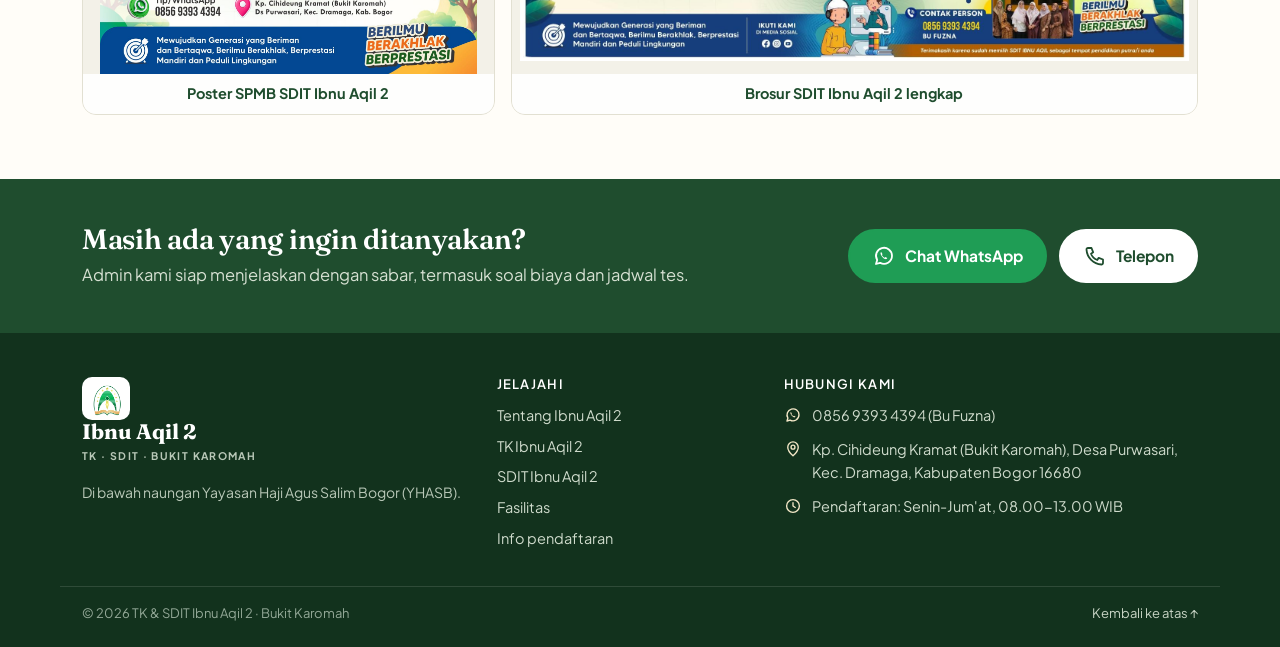
==== commit f7c4aa94: "Ikon program, foto siswa, seragam, dan brosur di halaman TK dan SDIT Co-Authored-By: Claude Opus 5.5" ====
--- a/sdit.html
+++ b/sdit.html
@@ -38,11 +38,12 @@
 <main id="utama">
 
 <section class="unit-head unit-head-sd"><div class="container unit-head-inner">
-  <div><nav class="crumb" aria-label="Lokasi halaman"><a href="index.html">Beranda</a> <span aria-hidden="true">›</span> <span>SDIT Ibnu Aqil 2</span></nav>
-  <h1>SDIT Ibnu Aqil 2</h1><p>Sekolah dasar Islam terpadu dengan sistem full day school dan program kepesantrenan.</p>
+  <div class="unit-head-copy"><nav class="crumb" aria-label="Lokasi halaman"><a href="index.html">Beranda</a> <span aria-hidden="true">›</span> <span>SDIT Ibnu Aqil 2</span></nav>
+  <div class="unit-title"><img class="unit-logo" src="assets/img/logo-sdit-ibnu-aqil.jpg" alt="Logo SDIT Ibnu Aqil 2" width="110" height="142"><h1>SDIT Ibnu Aqil 2</h1></div>
+  <p>Sekolah dasar Islam terpadu dengan sistem full day school dan program kepesantrenan.</p>
   <div class="hero-actions"><a class="btn btn-wa" href="https://wa.me/6285693934394?text=Assalamualaikum%2C%20saya%20ingin%20bertanya%20tentang%20pendaftaran%20di%20SDIT%20Ibnu%20Aqil%202." target="_blank" rel="noopener"><svg class="ic" viewBox="0 0 24 24" width="24" height="24" fill="none" stroke="currentColor" stroke-width="1.8" stroke-linecap="round" stroke-linejoin="round" aria-hidden="true"><path d="M20 11.8a8 8 0 0 1-11.9 7L4 20l1.2-4A8 8 0 1 1 20 11.8Z"/><path d="M8.6 8.4c-.6 1.8 1.8 5.6 4.7 6.7 1.1.4 2-.8 2-1.1l-2-1-.7.7c-1.2-.7-2.2-1.6-2.7-2.7l.6-.7-1-2Z" fill="currentColor" stroke="none"/></svg> Tanya admin</a>
-  <a class="btn btn-light" href="pendaftaran.html"><svg class="ic" viewBox="0 0 24 24" width="24" height="24" fill="none" stroke="currentColor" stroke-width="1.8" stroke-linecap="round" stroke-linejoin="round" aria-hidden="true"><rect x="5" y="3.5" width="14" height="17" rx="2"/><path d="M9 3.5h6v3H9zM8.5 11h7M8.5 14.5h7M8.5 18h4"/></svg> Cara daftar</a></div></div>
-  <img class="unit-logo" src="assets/img/logo-sdit-ibnu-aqil.jpg" alt="Logo SDIT Ibnu Aqil 2" width="110" height="142">
+  <a class="btn btn-light" href="#brosur"><svg class="ic" viewBox="0 0 24 24" width="24" height="24" fill="none" stroke="currentColor" stroke-width="1.8" stroke-linecap="round" stroke-linejoin="round" aria-hidden="true"><rect x="3.5" y="5" width="17" height="14" rx="2"/><circle cx="9" cy="10" r="1.6"/><path d="m4 17 5-5 4 4 2.5-2.5L20 18"/></svg> Lihat brosur</a></div></div>
+  <img class="unit-students" src="assets/siswa/sd-formal.webp" alt="Siswa SDIT Ibnu Aqil 2 dengan seragam sekolah" width="1300" height="880" fetchpriority="high">
 </div></section>
 
 <section class="section">
@@ -57,7 +58,7 @@
 <section class="section section-soft">
   <div class="container">
     <h2 class="title">Program unggulan</h2>
-    <ul class="programs"><li><svg class="ic" viewBox="0 0 24 24" width="26" height="26" fill="none" stroke="currentColor" stroke-width="1.8" stroke-linecap="round" stroke-linejoin="round" aria-hidden="true"><circle cx="12" cy="5.5" r="2"/><path d="M8 20l1-6 3-3 3 3 1 6M9 14h6"/></svg><span>Bimbingan praktik ibadah</span></li><li><svg class="ic" viewBox="0 0 24 24" width="26" height="26" fill="none" stroke="currentColor" stroke-width="1.8" stroke-linecap="round" stroke-linejoin="round" aria-hidden="true"><path d="M12 6.5C10 5 7.5 4.5 4 4.5v13c3.5 0 6 .5 8 2 2-1.5 4.5-2 8-2v-13c-3.5 0-6 .5-8 2Z"/><path d="M12 6.5v13"/></svg><span>Bimbingan mengaji</span></li><li><svg class="ic" viewBox="0 0 24 24" width="26" height="26" fill="none" stroke="currentColor" stroke-width="1.8" stroke-linecap="round" stroke-linejoin="round" aria-hidden="true"><rect x="3.5" y="5" width="17" height="14" rx="2"/><circle cx="9" cy="10" r="1.6"/><path d="m4 17 5-5 4 4 2.5-2.5L20 18"/></svg><span>Media pembelajaran menarik</span></li><li><svg class="ic" viewBox="0 0 24 24" width="26" height="26" fill="none" stroke="currentColor" stroke-width="1.8" stroke-linecap="round" stroke-linejoin="round" aria-hidden="true"><circle cx="12" cy="12" r="8.5"/><path d="M8.5 14a4 4 0 0 0 7 0"/><circle cx="9" cy="10" r=".8" fill="currentColor"/><circle cx="15" cy="10" r=".8" fill="currentColor"/></svg><span>Program Happy School</span></li><li><svg class="ic" viewBox="0 0 24 24" width="26" height="26" fill="none" stroke="currentColor" stroke-width="1.8" stroke-linecap="round" stroke-linejoin="round" aria-hidden="true"><path d="M12 3v2M7 12a5 5 0 0 1 10 0"/><path d="M5 12h14v8H5zM10 20v-3.5a2 2 0 0 1 4 0V20M2.5 20V9M21.5 20V9M2.5 9l1-2 1 2M19.5 9l1-2 1 2M2.5 20h19"/></svg><span>Program kepesantrenan</span></li><li><svg class="ic" viewBox="0 0 24 24" width="26" height="26" fill="none" stroke="currentColor" stroke-width="1.8" stroke-linecap="round" stroke-linejoin="round" aria-hidden="true"><rect x="4" y="4" width="16" height="13" rx="2"/><path d="M4 11h16M7.5 17v2.5M16.5 17v2.5"/><circle cx="8" cy="14" r=".8" fill="currentColor"/><circle cx="16" cy="14" r=".8" fill="currentColor"/></svg><span>Outing class</span></li><li><svg class="ic" viewBox="0 0 24 24" width="26" height="26" fill="none" stroke="currentColor" stroke-width="1.8" stroke-linecap="round" stroke-linejoin="round" aria-hidden="true"><circle cx="16" cy="6" r="2"/><path d="m5 13 4-4 3 2.5 3-1.5M3 17c1.5 1 3 1 4.5 0s3-1 4.5 0 3 1 4.5 0 3-1 4.5 0"/></svg><span>Fasilitas indoor dan outdoor</span></li><li><svg class="ic" viewBox="0 0 24 24" width="26" height="26" fill="none" stroke="currentColor" stroke-width="1.8" stroke-linecap="round" stroke-linejoin="round" aria-hidden="true"><circle cx="12" cy="12" r="4"/><path d="M12 2.5v2M12 19.5v2M2.5 12h2M19.5 12h2M5.3 5.3l1.4 1.4M17.3 17.3l1.4 1.4M5.3 18.7l1.4-1.4M17.3 6.7l1.4-1.4"/></svg><span>Full day school</span></li></ul>
+    <ul class="programs"><li><img src="assets/program/ibadah.webp" alt="" width="64" height="64" loading="lazy"><span>Bimbingan praktik ibadah</span></li><li><img src="assets/program/mengaji.webp" alt="" width="64" height="64" loading="lazy"><span>Bimbingan mengaji</span></li><li><img src="assets/program/media.webp" alt="" width="64" height="64" loading="lazy"><span>Media pembelajaran menarik</span></li><li><img src="assets/program/ekskul.webp" alt="" width="64" height="64" loading="lazy"><span>Program Happy School</span></li><li><img src="assets/program/kepesantrenan.webp" alt="" width="64" height="64" loading="lazy"><span>Program kepesantrenan</span></li><li><img src="assets/program/outing.webp" alt="" width="64" height="64" loading="lazy"><span>Outing class</span></li><li><img src="assets/program/fasilitas.webp" alt="" width="64" height="64" loading="lazy"><span>Fasilitas indoor dan outdoor</span></li><li><img src="assets/program/fullday.webp" alt="" width="64" height="64" loading="lazy"><span>Full day school</span></li></ul>
   </div>
 </section>
 
@@ -67,17 +68,25 @@
     <div class="facts">
       <p><svg class="ic" viewBox="0 0 24 24" width="22" height="22" fill="none" stroke="currentColor" stroke-width="1.8" stroke-linecap="round" stroke-linejoin="round" aria-hidden="true"><circle cx="12" cy="12" r="4"/><path d="M12 2.5v2M12 19.5v2M2.5 12h2M19.5 12h2M5.3 5.3l1.4 1.4M17.3 17.3l1.4 1.4M5.3 18.7l1.4-1.4M17.3 6.7l1.4-1.4"/></svg> <b>Outdoor:</b> area bermain, lapangan olahraga, dan kolam berenang</p>
       <p><svg class="ic" viewBox="0 0 24 24" width="22" height="22" fill="none" stroke="currentColor" stroke-width="1.8" stroke-linecap="round" stroke-linejoin="round" aria-hidden="true"><path d="m4 11 8-7 8 7"/><path d="M6 9.5V20h4.5v-5.5h3V20H18V9.5"/></svg> <b>Indoor:</b> ruang kelas, media edukasi, toilet, dan aula serbaguna</p>
-      <p><svg class="ic" viewBox="0 0 24 24" width="22" height="22" fill="none" stroke="currentColor" stroke-width="1.8" stroke-linecap="round" stroke-linejoin="round" aria-hidden="true"><path d="m8 4-4.5 3 2 4L7 10v10h10V10l1.5 1 2-4L16 4c-.5 1.5-2 2.5-4 2.5S8.5 5.5 8 4Z"/></svg> <b>Seragam:</b> Baju batik dan baju olahraga</p>
     </div>
     <div class="strip strip-4"><figure class="zoom "><img src="assets/foto/05-gedung-tk-dan-sdit.jpg" alt="Gedung TK dan SDIT" width="1600" height="900" loading="lazy" data-zoom data-est="1"><span class="photo-note">Foto estimasi ketika bangunan selesai</span></figure><figure class="zoom "><img src="assets/foto/06-koridor-sekolah.jpg" alt="Koridor sekolah" width="1600" height="900" loading="lazy" data-zoom></figure><figure class="zoom "><img src="assets/foto/09-aula-serbaguna.jpg" alt="Aula serbaguna" width="1600" height="900" loading="lazy" data-zoom></figure><figure class="zoom "><img src="assets/foto/12-kolam-berenang.jpg" alt="Kolam berenang" width="1600" height="900" loading="lazy" data-zoom></figure></div>
   </div>
 </section>
 
 <section class="section section-soft">
-  <div class="container dl-row">
-    <div><svg class="ic" viewBox="0 0 24 24" width="30" height="30" fill="none" stroke="currentColor" stroke-width="1.8" stroke-linecap="round" stroke-linejoin="round" aria-hidden="true"><path d="M12 4v11M7 10.5l5 5 5-5M5 19.5h14"/></svg><div><h2>Brosur SDIT Ibnu Aqil 2</h2><p>Simpan brosurnya untuk dibaca nanti atau dikirim ke keluarga.</p></div></div>
-    <div class="dl-actions"><a class="btn" href="assets/brosur/brosur-sdit-ibnu-aqil-2.pdf" download><svg class="ic" viewBox="0 0 24 24" width="20" height="20" fill="none" stroke="currentColor" stroke-width="1.8" stroke-linecap="round" stroke-linejoin="round" aria-hidden="true"><path d="M12 4v11M7 10.5l5 5 5-5M5 19.5h14"/></svg> Unduh PDF</a>
-    <a class="btn btn-outline" href="https://drive.google.com/drive/folders/1cqnQtO6H3PEX_ySuPmG6P8R3kqZDfRZ8?usp=drive_link" target="_blank" rel="noopener"><svg class="ic" viewBox="0 0 24 24" width="20" height="20" fill="none" stroke="currentColor" stroke-width="1.8" stroke-linecap="round" stroke-linejoin="round" aria-hidden="true"><path d="M8.5 4h7l5 8.5-3.5 6H7l-3.5-6Z"/><path d="M8.5 4 12 10.5M15.5 4 9 15M3.5 12.5h13"/></svg> Google Drive</a></div>
+  <div class="container">
+    <h2 class="title">Seragam sekolah</h2>
+    <div class="seragam seragam-2"><figure class="zoom seragam-item"><img src="assets/siswa/sd-seragam-batik.webp" alt="Siswa SDIT Ibnu Aqil 2 memakai baju batik" width="700" height="1050" loading="lazy" data-zoom><figcaption>Baju batik</figcaption></figure><figure class="zoom seragam-item"><img src="assets/siswa/sd-seragam-olahraga.webp" alt="Siswa SDIT Ibnu Aqil 2 memakai baju olahraga" width="700" height="1050" loading="lazy" data-zoom><figcaption>Baju olahraga</figcaption></figure></div>
+  </div>
+</section>
+
+<section class="section" id="brosur">
+  <div class="container">
+    <div class="head"><h2 class="title">Brosur SDIT Ibnu Aqil 2</h2>
+    <div class="dl-actions"><a class="btn btn-small" href="assets/brosur/brosur-sdit-ibnu-aqil-2.pdf" download><svg class="ic" viewBox="0 0 24 24" width="18" height="18" fill="none" stroke="currentColor" stroke-width="1.8" stroke-linecap="round" stroke-linejoin="round" aria-hidden="true"><path d="M12 4v11M7 10.5l5 5 5-5M5 19.5h14"/></svg> Unduh PDF</a>
+    <a class="btn btn-small btn-outline" href="https://drive.google.com/drive/folders/1cqnQtO6H3PEX_ySuPmG6P8R3kqZDfRZ8?usp=drive_link" target="_blank" rel="noopener"><svg class="ic" viewBox="0 0 24 24" width="18" height="18" fill="none" stroke="currentColor" stroke-width="1.8" stroke-linecap="round" stroke-linejoin="round" aria-hidden="true"><path d="M8.5 4h7l5 8.5-3.5 6H7l-3.5-6Z"/><path d="M8.5 4 12 10.5M15.5 4 9 15M3.5 12.5h13"/></svg> Google Drive</a></div></div>
+    <p class="small">Ketuk brosur untuk melihat lebih jelas.</p>
+    <div class="brosur-show-grid brosur-show-2"><figure class="zoom brosur-show"><img src="assets/brosur/poster-spmb-sdit-2027.jpg" alt="Poster SPMB SDIT Ibnu Aqil 2" width="1500" height="2000" loading="lazy" data-zoom><figcaption>Poster SPMB SDIT Ibnu Aqil 2</figcaption></figure><figure class="zoom brosur-show"><img src="assets/brosur/brosur-sdit-ibnu-aqil-2.jpg" alt="Brosur SDIT Ibnu Aqil 2 lengkap" width="1500" height="2000" loading="lazy" data-zoom><figcaption>Brosur SDIT Ibnu Aqil 2 lengkap</figcaption></figure></div>
   </div>
 </section>
 <section class="cta-band"><div class="container cta-inner">
--- a/assets/css/style.css
+++ b/assets/css/style.css
@@ -181,14 +181,17 @@
 .legacy h2 em{color:var(--leaf);font-weight:500}
 
 /* Unit pages */
-.unit-head{color:#fff}
-.unit-head-tk{background:linear-gradient(135deg,#1f4d2e,#2d6a3e)}
-.unit-head-sd{background:linear-gradient(135deg,#1f4d2e,#356b3a)}
-.unit-head-inner{display:flex;justify-content:space-between;align-items:center;gap:28px;padding-top:36px;padding-bottom:40px}
+.unit-head{color:#fff;overflow:hidden}
+.unit-head-tk{background:radial-gradient(circle at 80% 60%,#3f8a52 0,transparent 55%),linear-gradient(135deg,#1f4d2e,#2d6a3e)}
+.unit-head-sd{background:radial-gradient(circle at 80% 60%,#4a8a3f 0,transparent 55%),linear-gradient(135deg,#1f4d2e,#356b3a)}
+.unit-head-inner{display:grid;grid-template-columns:1fr 1.05fr;align-items:end;gap:20px;padding-top:30px}
+.unit-head-copy{padding-bottom:40px;align-self:center}
 .unit-head .crumb,.unit-head .crumb a{color:#cfe0c9}
-.unit-head h1{font-size:clamp(32px,4.4vw,50px);margin:6px 0 10px;color:#fff}
-.unit-head p{color:#e2eadd;font-size:17px;max-width:600px;margin-bottom:20px}
-.unit-logo{width:150px;height:150px;object-fit:contain;background:#fff;border-radius:28px;padding:14px;flex:none}
+.unit-title{display:flex;align-items:center;gap:14px;margin:10px 0 10px}
+.unit-logo{width:62px;height:62px;object-fit:contain;background:#fff;border-radius:16px;padding:6px;flex:none}
+.unit-head h1{font-size:clamp(30px,4vw,46px);color:#fff}
+.unit-head p{color:#e2eadd;font-size:17px;max-width:540px;margin-bottom:20px}
+.unit-students{width:100%;height:auto;max-height:380px;object-fit:contain;object-position:bottom;filter:drop-shadow(0 12px 18px rgba(0,0,0,.25))}
 .unit-grid{display:grid;grid-template-columns:1.3fr 1fr 1fr;gap:16px}
 .card{background:#fff;border:1px solid var(--line);border-radius:var(--r);padding:22px}
 .card>.ic{color:var(--green);width:46px;height:46px;padding:7px;border-radius:12px;background:var(--leaf-soft);box-sizing:content-box;margin-bottom:10px}
@@ -201,7 +204,7 @@
 .promo .ic{color:var(--gold);margin-top:2px}
 .programs{list-style:none;margin:0;padding:0;display:grid;grid-template-columns:repeat(3,1fr);gap:12px}
 .programs li{display:flex;align-items:center;gap:12px;background:#fff;border:1px solid var(--line);border-radius:14px;padding:14px 16px;font-weight:600;color:var(--green)}
-.programs .ic{width:42px;height:42px;padding:8px;border-radius:12px;background:var(--leaf-soft);box-sizing:content-box}
+.programs img{width:64px;height:64px;flex:none;object-fit:contain}
 .facts{display:grid;gap:8px;margin-bottom:20px}
 .facts p{display:flex;align-items:flex-start;gap:10px;margin:0}
 .facts .ic{color:var(--leaf);margin-top:1px}
@@ -211,6 +214,20 @@
 .dl-row h2{font-size:23px;color:var(--green);margin-bottom:4px}
 .dl-row p{margin:0}
 .dl-actions{display:flex;gap:10px;flex-wrap:wrap}
+
+/* Seragam & brosur di halaman unit */
+.seragam{display:grid;grid-template-columns:repeat(3,1fr);gap:16px;max-width:900px;margin:0 auto}
+.seragam-2{grid-template-columns:repeat(2,1fr);max-width:620px}
+.seragam-item{background:linear-gradient(180deg,#fff,var(--leaf-soft));border:1px solid var(--line);aspect-ratio:2/3}
+.seragam-item>img{object-fit:contain;padding:10px 6px 34px}
+.zoom.seragam-item:hover>img{transform:scale(1.03)}
+.seragam-item figcaption,.brosur-show figcaption{position:absolute;left:0;right:0;bottom:0;padding:8px;text-align:center;font-weight:700;color:var(--green);background:rgba(255,255,255,.9);font-size:14.5px}
+.brosur-show-grid{display:grid;grid-template-columns:repeat(3,1fr);gap:16px}
+.brosur-show-2{grid-template-columns:.75fr 1.25fr}
+.brosur-show{background:#f3f1e8;border:1px solid var(--line);aspect-ratio:3/4}
+.brosur-show-2 .brosur-show:last-child{aspect-ratio:auto}
+.brosur-show>img{object-fit:contain;padding:8px 8px 40px}
+.zoom.brosur-show:hover>img{transform:none}
 
 /* Gallery */
 .gallery{display:grid;grid-template-columns:repeat(4,1fr);gap:12px}
@@ -317,6 +334,9 @@
   .units,.two,.brosur-grid,.contact-grid,.story,.video-inner{grid-template-columns:1fr}
   .founders-story{justify-self:start}
   .unit-grid{grid-template-columns:1fr}
+  .unit-head-inner{grid-template-columns:1fr;gap:0}
+  .unit-head-copy{padding-bottom:10px}
+  .unit-students{max-height:260px}
   .karomah-cols{grid-template-columns:1fr}
   .key-facts{grid-template-columns:repeat(2,1fr)}
   .footer-main{grid-template-columns:1fr 1fr}
@@ -342,8 +362,11 @@
   .teaser-inner .ikon{width:80px;height:80px}
   .page-head-inner{padding-top:24px;padding-bottom:24px}
   .ph-ikon{width:70px;height:70px}.ph-ic{width:64px;height:64px}
-  .unit-head-inner{flex-direction:column-reverse;align-items:flex-start}
-  .unit-logo{width:96px;height:96px;padding:8px;border-radius:20px}
+  .unit-logo{width:48px;height:48px;padding:4px;border-radius:12px}
+  .seragam{gap:8px}
+  .brosur-show-grid,.brosur-show-2{grid-template-columns:1fr 1fr;gap:10px}
+  .brosur-show-2 .brosur-show:last-child{grid-column:1/-1}
+  .programs img{width:52px;height:52px}
   .principal{grid-template-columns:1fr;text-align:center;justify-items:center}
   .principal-photo{width:180px}
   .brosur{grid-template-columns:130px 1fr}
